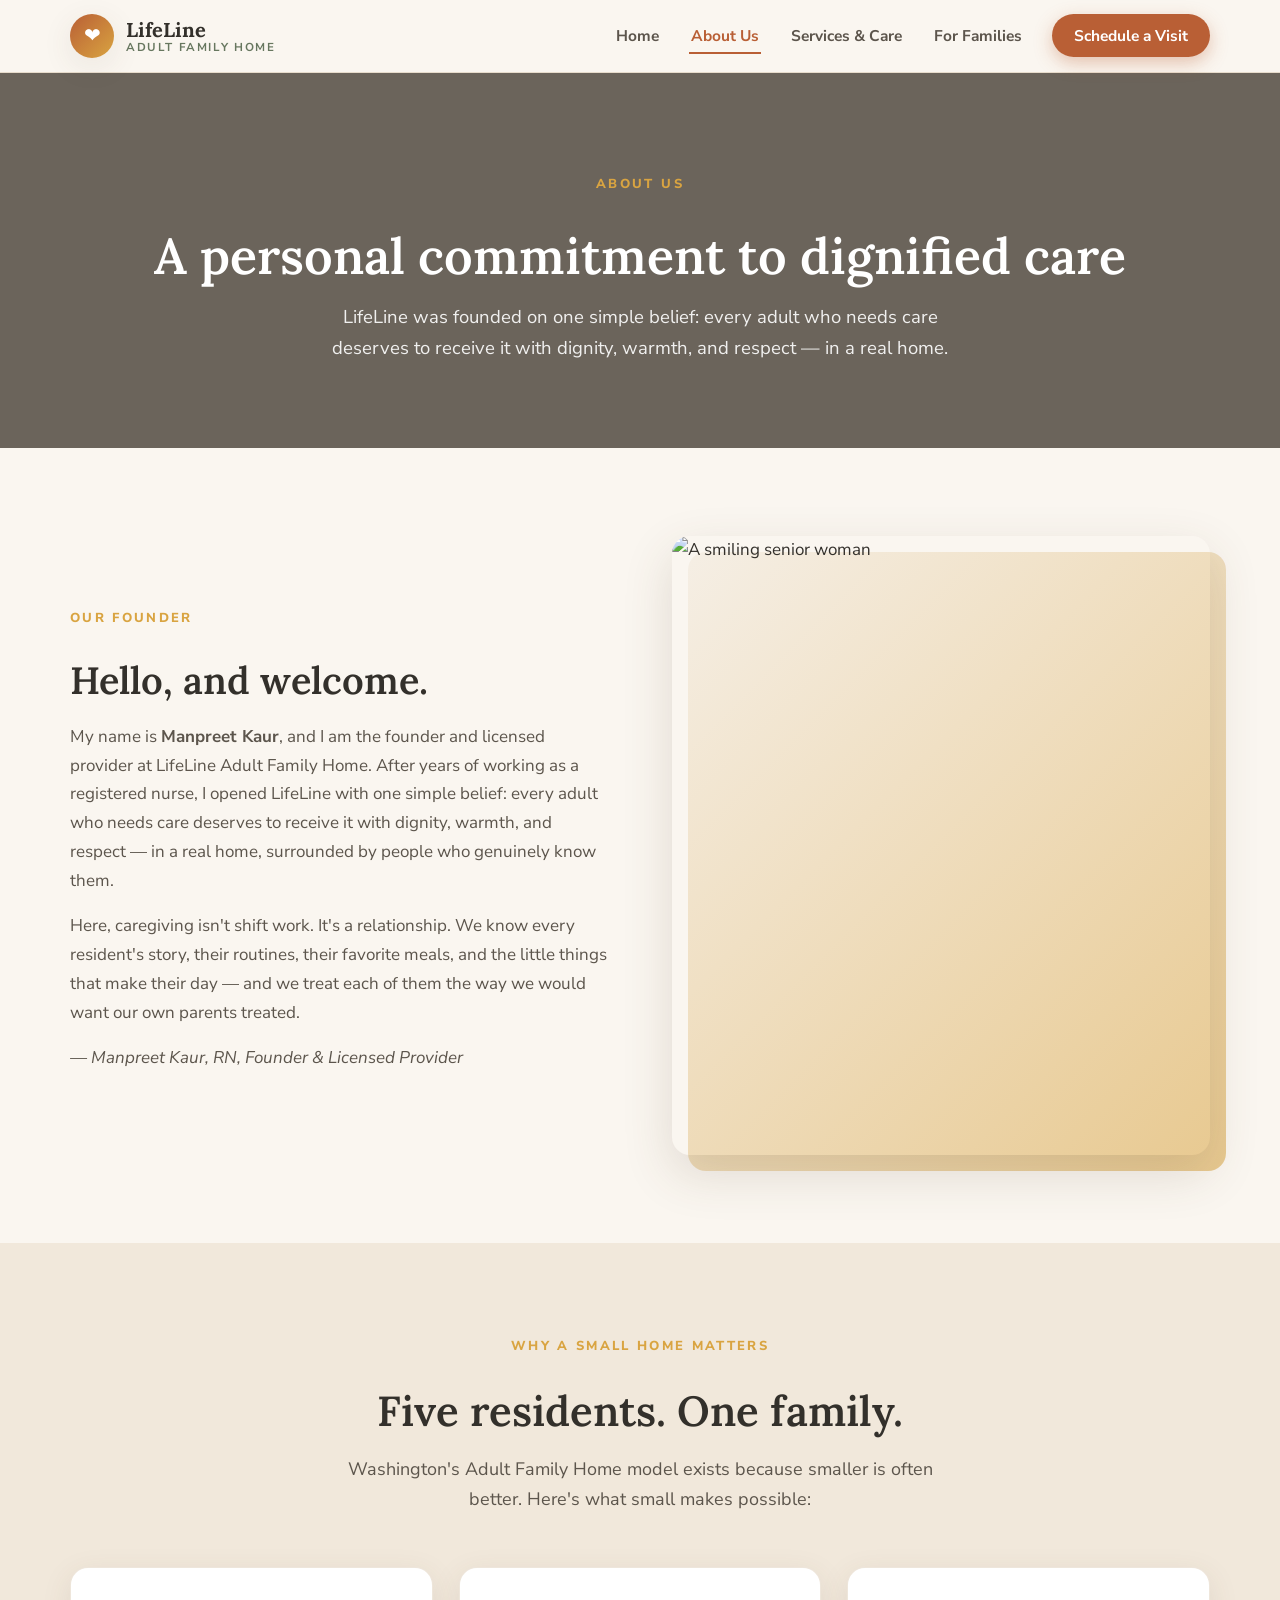
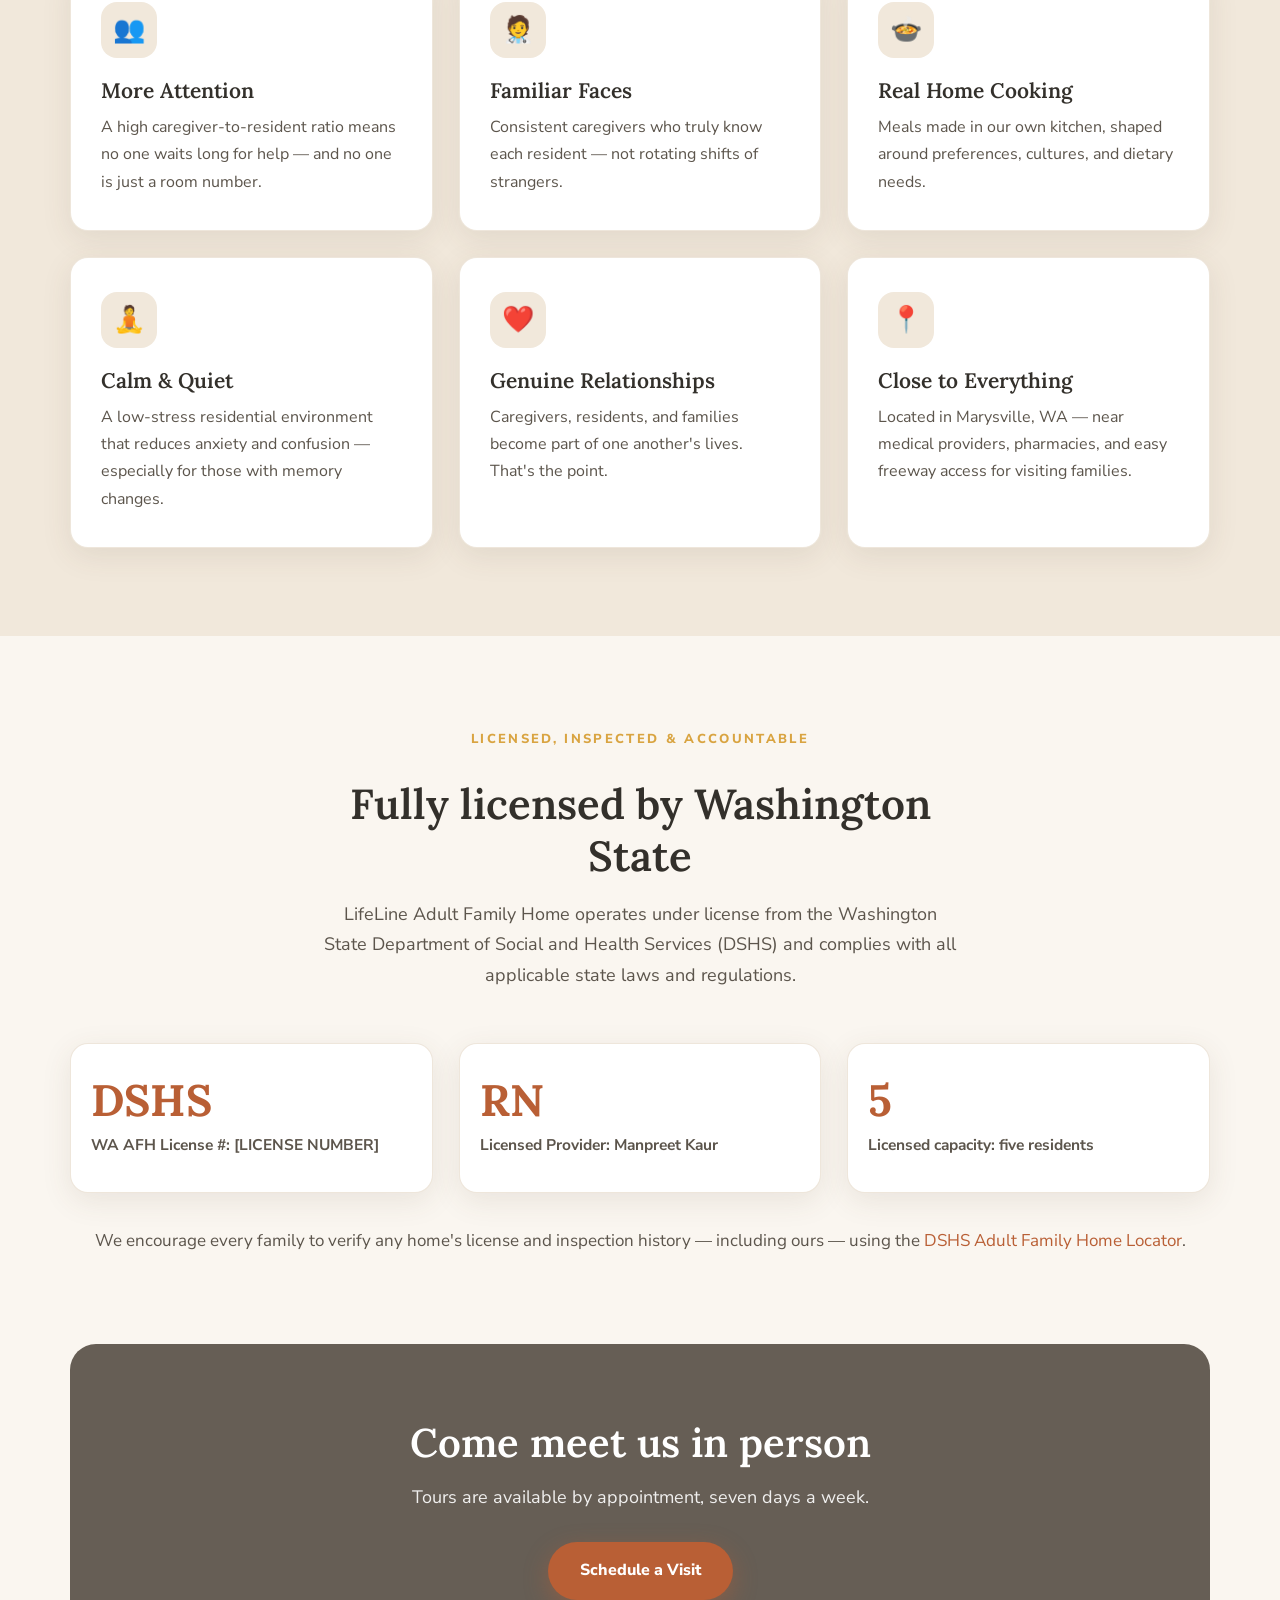
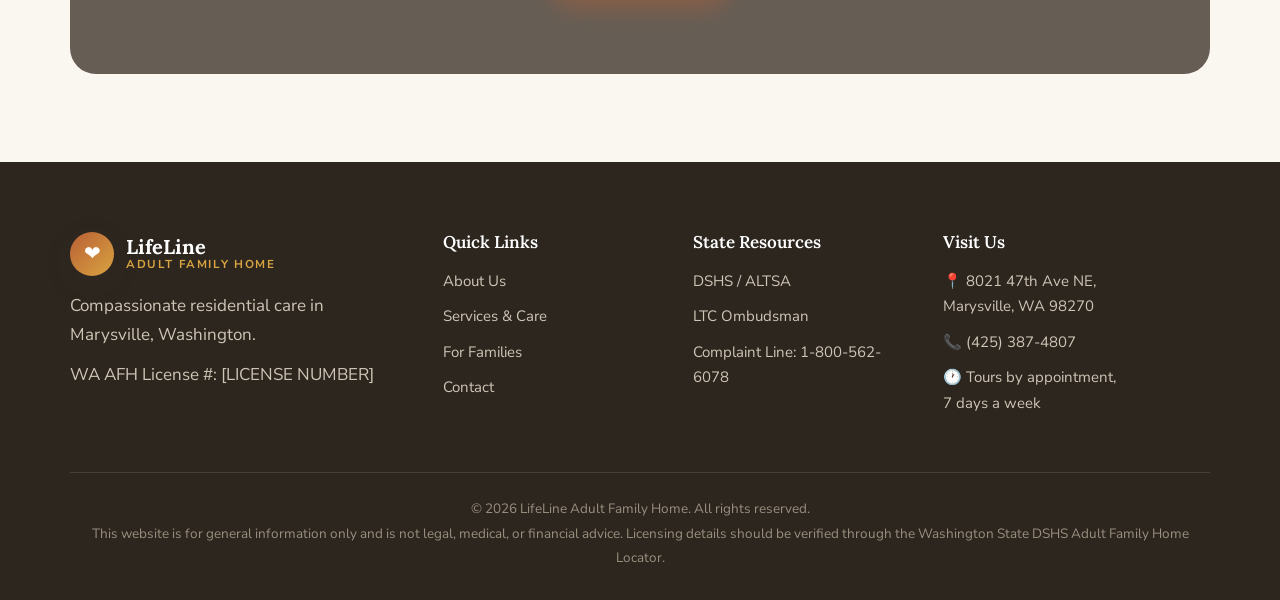
==== about.html @ d848ca85 "Redesign: multi-page site with warm UI, stock imagery, map embed, working contact form" ====
<!DOCTYPE html>
<html lang="en">
<head>
  <meta charset="UTF-8" />
  <meta name="viewport" content="width=device-width, initial-scale=1.0" />
  <meta name="description" content="Meet Manpreet Kaur, founder and licensed provider of LifeLine Adult Family Home in Marysville, WA — a registered nurse committed to dignified, personal care." />
  <title>About Us | LifeLine Adult Family Home</title>
  <link rel="preconnect" href="https://fonts.googleapis.com" />
  <link rel="preconnect" href="https://fonts.gstatic.com" crossorigin />
  <link href="https://fonts.googleapis.com/css2?family=Lora:ital,wght@0,500;0,600;0,700;1,600&family=Nunito+Sans:wght@400;700;800&display=swap" rel="stylesheet" />
  <link rel="stylesheet" href="styles.css" />
  <link rel="icon" href="data:image/svg+xml,<svg xmlns='http://www.w3.org/2000/svg' viewBox='0 0 100 100'><text y='.9em' font-size='90'>❤️</text></svg>" />
</head>
<body>

  <header class="site-header">
    <nav class="nav container" aria-label="Main navigation">
      <a href="index.html" class="brand">
        <span class="brand-mark" aria-hidden="true">❤</span>
        <span class="brand-text">LifeLine <small>Adult Family Home</small></span>
      </a>
      <button class="nav-toggle" id="navToggle" aria-label="Toggle menu" aria-expanded="false" aria-controls="navMenu">
        <span></span><span></span><span></span>
      </button>
      <ul class="nav-menu" id="navMenu">
        <li><a href="index.html">Home</a></li>
        <li><a href="about.html" class="active">About Us</a></li>
        <li><a href="services.html">Services &amp; Care</a></li>
        <li><a href="families.html">For Families</a></li>
        <li><a href="contact.html" class="nav-cta">Schedule a Visit</a></li>
      </ul>
    </nav>
  </header>

  <main>

    <section class="page-hero" style="--page-img: url('https://images.unsplash.com/photo-1593701805506-523fb08488d7?auto=format&fit=crop&w=1800&q=80');">
      <div class="container">
        <span class="eyebrow">About Us</span>
        <h1>A personal commitment to dignified care</h1>
        <p>LifeLine was founded on one simple belief: every adult who needs care deserves to receive it with dignity, warmth, and respect — in a real home.</p>
      </div>
    </section>

    <section class="section">
      <div class="container split">
        <div class="text reveal">
          <span class="eyebrow">Our Founder</span>
          <h2>Hello, and welcome.</h2>
          <p>
            My name is <strong>Manpreet Kaur</strong>, and I am the founder and
            licensed provider at LifeLine Adult Family Home. After years of working
            as a registered nurse, I opened LifeLine with one simple belief: every
            adult who needs care deserves to receive it with dignity, warmth, and
            respect — in a real home, surrounded by people who genuinely know them.
          </p>
          <p>
            Here, caregiving isn't shift work. It's a relationship. We know every
            resident's story, their routines, their favorite meals, and the little
            things that make their day — and we treat each of them the way we would
            want our own parents treated.
          </p>
          <p>
            <em>— Manpreet Kaur, RN, Founder &amp; Licensed Provider</em>
          </p>
        </div>
        <div class="imgwrap reveal">
          <div class="img-accent"></div>
          <img src="https://images.unsplash.com/photo-1566616213894-2d4e1baee5d8?auto=format&fit=crop&w=900&q=80" alt="A smiling senior woman" />
        </div>
      </div>
    </section>

    <section class="section tint">
      <div class="container">
        <div class="section-head center reveal">
          <span class="eyebrow">Why a Small Home Matters</span>
          <h2>Five residents. One family.</h2>
          <p>Washington's Adult Family Home model exists because smaller is often better. Here's what small makes possible:</p>
        </div>
        <div class="grid cols-3">
          <div class="card reveal">
            <div class="icon">👥</div>
            <h3>More Attention</h3>
            <p>A high caregiver-to-resident ratio means no one waits long for help — and no one is just a room number.</p>
          </div>
          <div class="card reveal">
            <div class="icon">🧑‍⚕️</div>
            <h3>Familiar Faces</h3>
            <p>Consistent caregivers who truly know each resident — not rotating shifts of strangers.</p>
          </div>
          <div class="card reveal">
            <div class="icon">🍲</div>
            <h3>Real Home Cooking</h3>
            <p>Meals made in our own kitchen, shaped around preferences, cultures, and dietary needs.</p>
          </div>
          <div class="card reveal">
            <div class="icon">🧘</div>
            <h3>Calm &amp; Quiet</h3>
            <p>A low-stress residential environment that reduces anxiety and confusion — especially for those with memory changes.</p>
          </div>
          <div class="card reveal">
            <div class="icon">❤️</div>
            <h3>Genuine Relationships</h3>
            <p>Caregivers, residents, and families become part of one another's lives. That's the point.</p>
          </div>
          <div class="card reveal">
            <div class="icon">📍</div>
            <h3>Close to Everything</h3>
            <p>Located in Marysville, WA — near medical providers, pharmacies, and easy freeway access for visiting families.</p>
          </div>
        </div>
      </div>
    </section>

    <section class="section">
      <div class="container">
        <div class="section-head center reveal">
          <span class="eyebrow">Licensed, Inspected &amp; Accountable</span>
          <h2>Fully licensed by Washington State</h2>
          <p>
            LifeLine Adult Family Home operates under license from the Washington State
            Department of Social and Health Services (DSHS) and complies with all
            applicable state laws and regulations.
          </p>
        </div>
        <div class="grid cols-3">
          <div class="stat reveal">
            <div class="num">DSHS</div>
            <div class="label">WA AFH License #: [LICENSE NUMBER]</div>
          </div>
          <div class="stat reveal">
            <div class="num">RN</div>
            <div class="label">Licensed Provider: Manpreet Kaur</div>
          </div>
          <div class="stat reveal">
            <div class="num">5</div>
            <div class="label">Licensed capacity: five residents</div>
          </div>
        </div>
        <p style="text-align:center; margin-top:34px; color:var(--ink-soft);" class="reveal">
          We encourage every family to verify any home's license and inspection history — including ours — using the
          <a href="https://www.dshs.wa.gov/altsa/residential-care-services/adult-family-home-locator" target="_blank" rel="noopener">DSHS Adult Family Home Locator</a>.
        </p>
      </div>
    </section>

    <section class="section" style="padding-top:0;">
      <div class="container">
        <div class="cta-banner reveal" style="--cta-img: url('https://images.unsplash.com/photo-1604882234072-d5741489e0c0?auto=format&fit=crop&w=1600&q=80');">
          <h2>Come meet us in person</h2>
          <p>Tours are available by appointment, seven days a week.</p>
          <a class="btn btn-primary" href="contact.html">Schedule a Visit</a>
        </div>
      </div>
    </section>

  </main>

  <footer class="site-footer">
    <div class="container">
      <div class="footer-grid">
        <div>
          <div class="footer-brand">
            <span class="brand-mark" aria-hidden="true">❤</span>
            <span class="brand-text">LifeLine <small>Adult Family Home</small></span>
          </div>
          <p>Compassionate residential care in Marysville, Washington.</p>
          <p style="margin-top:12px;">WA AFH License #: [LICENSE NUMBER]</p>
        </div>
        <div>
          <h4>Quick Links</h4>
          <ul>
            <li><a href="about.html">About Us</a></li>
            <li><a href="services.html">Services &amp; Care</a></li>
            <li><a href="families.html">For Families</a></li>
            <li><a href="contact.html">Contact</a></li>
          </ul>
        </div>
        <div>
          <h4>State Resources</h4>
          <ul>
            <li><a href="https://www.dshs.wa.gov/altsa" target="_blank" rel="noopener">DSHS / ALTSA</a></li>
            <li><a href="https://www.waombudsman.org/" target="_blank" rel="noopener">LTC Ombudsman</a></li>
            <li>Complaint Line: 1-800-562-6078</li>
          </ul>
        </div>
        <div>
          <h4>Visit Us</h4>
          <ul>
            <li>📍 8021 47th Ave NE,<br />Marysville, WA 98270</li>
            <li>📞 <a href="tel:+14253874807">(425) 387-4807</a></li>
            <li>🕐 Tours by appointment,<br />7 days a week</li>
          </ul>
        </div>
      </div>
      <div class="fineprint">
        © <span class="year"></span> LifeLine Adult Family Home. All rights reserved.<br />
        This website is for general information only and is not legal, medical, or financial advice.
        Licensing details should be verified through the Washington State DSHS Adult Family Home Locator.
      </div>
    </div>
  </footer>

  <script src="script.js"></script>
</body>
</html>
---- styles.css ----
/* ============================================================
   LifeLine Adult Family Home — Global Styles
   Warm & homey design system
   ============================================================ */

:root {
  --cream: #FAF6F0;
  --sand: #F1E8DB;
  --card: #FFFFFF;
  --ink: #33302B;
  --ink-soft: #5C554C;
  --terracotta: #B95F35;
  --terracotta-dark: #9C4E2A;
  --sage: #67775F;
  --sage-dark: #52604B;
  --gold: #D9A441;
  --line: #E7DCCC;
  --radius: 18px;
  --shadow: 0 8px 30px rgba(90, 70, 45, 0.10);
  --shadow-lg: 0 18px 50px rgba(90, 70, 45, 0.16);
  --font-head: "Lora", Georgia, serif;
  --font-body: "Nunito Sans", -apple-system, Segoe UI, sans-serif;
}

* { margin: 0; padding: 0; box-sizing: border-box; }
html { scroll-behavior: smooth; }

body {
  font-family: var(--font-body);
  color: var(--ink);
  background: var(--cream);
  line-height: 1.7;
  font-size: 17px;
}

img { max-width: 100%; display: block; }

.container { width: min(1140px, 92%); margin: 0 auto; }

h1, h2, h3, h4 { font-family: var(--font-head); font-weight: 600; line-height: 1.25; color: var(--ink); }

a { color: var(--terracotta); text-decoration: none; }
a:hover { color: var(--terracotta-dark); }

/* ---------- Header ---------- */
.site-header {
  position: sticky; top: 0; z-index: 100;
  background: rgba(250, 246, 240, 0.92);
  backdrop-filter: blur(10px);
  border-bottom: 1px solid var(--line);
}

.nav { display: flex; align-items: center; justify-content: space-between; padding: 14px 0; }

.brand { display: flex; align-items: center; gap: 12px; }
.brand-mark {
  width: 44px; height: 44px; border-radius: 50%;
  background: linear-gradient(135deg, var(--terracotta), var(--gold));
  display: grid; place-items: center;
  color: #fff; font-size: 20px;
  box-shadow: var(--shadow);
}
.brand-text { font-family: var(--font-head); font-size: 20px; font-weight: 700; color: var(--ink); line-height: 1.1; }
.brand-text small { display: block; font-family: var(--font-body); font-size: 11.5px; font-weight: 700; letter-spacing: 0.14em; text-transform: uppercase; color: var(--sage); }

.nav-menu { display: flex; align-items: center; gap: 28px; list-style: none; }
.nav-menu a { color: var(--ink-soft); font-weight: 700; font-size: 15.5px; padding: 6px 2px; border-bottom: 2px solid transparent; }
.nav-menu a:hover { color: var(--terracotta); }
.nav-menu a.active { color: var(--terracotta); border-bottom-color: var(--terracotta); }

.nav-cta {
  background: var(--terracotta); color: #fff !important;
  padding: 11px 22px !important; border-radius: 999px;
  border-bottom: none !important;
  box-shadow: 0 6px 18px rgba(185, 95, 53, 0.35);
  transition: transform .15s ease, background .15s ease;
}
.nav-cta:hover { background: var(--terracotta-dark); transform: translateY(-1px); }

.nav-toggle { display: none; background: none; border: 0; cursor: pointer; padding: 8px; }
.nav-toggle span { display: block; width: 26px; height: 3px; margin: 5px 0; background: var(--ink); border-radius: 2px; transition: .25s; }

/* ---------- Hero ---------- */
.hero {
  position: relative;
  min-height: 620px;
  display: flex; align-items: center;
  color: #fff;
  isolation: isolate;
  overflow: hidden;
}
.hero::before {
  content: ""; position: absolute; inset: 0; z-index: -2;
  background-image: var(--hero-img);
  background-size: cover; background-position: center;
}
.hero::after {
  content: ""; position: absolute; inset: 0; z-index: -1;
  background: linear-gradient(100deg, rgba(38, 30, 22, 0.82) 0%, rgba(38, 30, 22, 0.55) 45%, rgba(38, 30, 22, 0.18) 100%);
}
.hero-inner { padding: 90px 0; max-width: 640px; }
.eyebrow {
  display: inline-block;
  font-size: 13px; font-weight: 800; letter-spacing: 0.18em; text-transform: uppercase;
  color: var(--gold); margin-bottom: 18px;
}
.hero h1 { color: #fff; font-size: clamp(38px, 5.4vw, 58px); margin-bottom: 22px; }
.hero h1 em { font-style: italic; color: var(--gold); }
.hero p.lead { font-size: 19px; color: rgba(255,255,255,0.92); margin-bottom: 34px; max-width: 560px; }

.btn-row { display: flex; flex-wrap: wrap; gap: 16px; }
.btn {
  display: inline-block; font-weight: 800; font-size: 16px;
  padding: 15px 32px; border-radius: 999px;
  transition: transform .15s ease, background .15s ease, box-shadow .15s ease;
}
.btn-primary { background: var(--terracotta); color: #fff; box-shadow: 0 8px 24px rgba(185, 95, 53, 0.45); }
.btn-primary:hover { background: var(--terracotta-dark); color: #fff; transform: translateY(-2px); }
.btn-ghost { background: rgba(255,255,255,0.14); color: #fff; border: 1.5px solid rgba(255,255,255,0.65); backdrop-filter: blur(4px); }
.btn-ghost:hover { background: rgba(255,255,255,0.25); color: #fff; }
.btn-sage { background: var(--sage); color: #fff; box-shadow: 0 8px 24px rgba(103, 119, 95, 0.4); }
.btn-sage:hover { background: var(--sage-dark); color: #fff; transform: translateY(-2px); }

.hero-badges { display: flex; flex-wrap: wrap; gap: 12px; margin-top: 44px; }
.hero-badges span {
  background: rgba(255,255,255,0.13); border: 1px solid rgba(255,255,255,0.35);
  backdrop-filter: blur(6px);
  padding: 9px 18px; border-radius: 999px; font-size: 14.5px; font-weight: 700;
}

/* ---------- Sections ---------- */
.section { padding: 88px 0; }
.section.tint { background: var(--sand); }
.section-head { max-width: 640px; margin-bottom: 52px; }
.section-head.center { margin-left: auto; margin-right: auto; text-align: center; }
.section-head h2 { font-size: clamp(30px, 3.6vw, 42px); margin: 10px 0 16px; }
.section-head p { color: var(--ink-soft); font-size: 18px; }

/* ---------- Split (image + text) ---------- */
.split { display: grid; grid-template-columns: 1fr 1fr; gap: 64px; align-items: center; }
.split .text h2 { font-size: clamp(28px, 3.2vw, 38px); margin: 10px 0 18px; }
.split .text p { color: var(--ink-soft); margin-bottom: 16px; }
.split .imgwrap { position: relative; }
.split .imgwrap img {
  border-radius: var(--radius); box-shadow: var(--shadow-lg);
  aspect-ratio: 4 / 4.6; object-fit: cover; width: 100%;
}
.split .imgwrap.landscape img { aspect-ratio: 4 / 3; }
.img-accent {
  position: absolute; inset: 0; border-radius: var(--radius);
  transform: translate(16px, 16px); z-index: -1;
  background: linear-gradient(135deg, var(--sand), var(--gold));
  opacity: 0.55;
}

.checklist { list-style: none; margin-top: 8px; }
.checklist li { padding-left: 34px; position: relative; margin-bottom: 12px; color: var(--ink-soft); }
.checklist li::before {
  content: "✓"; position: absolute; left: 0; top: 0;
  width: 24px; height: 24px; border-radius: 50%;
  background: var(--sage); color: #fff; font-size: 13px; font-weight: 800;
  display: grid; place-items: center;
}

/* ---------- Cards ---------- */
.grid { display: grid; gap: 26px; }
.grid.cols-3 { grid-template-columns: repeat(3, 1fr); }
.grid.cols-4 { grid-template-columns: repeat(4, 1fr); }
.grid.cols-2 { grid-template-columns: repeat(2, 1fr); }

.card {
  background: var(--card); border-radius: var(--radius);
  padding: 34px 30px; box-shadow: var(--shadow);
  border: 1px solid rgba(231, 220, 204, 0.7);
  transition: transform .2s ease, box-shadow .2s ease;
}
.card:hover { transform: translateY(-5px); box-shadow: var(--shadow-lg); }
.card .icon {
  width: 56px; height: 56px; border-radius: 16px;
  background: var(--sand); display: grid; place-items: center;
  font-size: 26px; margin-bottom: 20px;
}
.card h3 { font-size: 21px; margin-bottom: 10px; }
.card p { color: var(--ink-soft); font-size: 16px; }

.photo-card {
  background: var(--card); border-radius: var(--radius); overflow: hidden;
  box-shadow: var(--shadow); border: 1px solid rgba(231, 220, 204, 0.7);
  transition: transform .2s ease, box-shadow .2s ease;
}
.photo-card:hover { transform: translateY(-5px); box-shadow: var(--shadow-lg); }
.photo-card img { height: 210px; width: 100%; object-fit: cover; }
.photo-card .body { padding: 24px 24px 28px; }
.photo-card h3 { font-size: 20px; margin-bottom: 8px; }
.photo-card p { color: var(--ink-soft); font-size: 15.5px; }

/* ---------- Stats strip ---------- */
.stats { display: grid; grid-template-columns: repeat(3, 1fr); gap: 26px; text-align: center; }
.stat { background: var(--card); border-radius: var(--radius); padding: 34px 20px; box-shadow: var(--shadow); border: 1px solid rgba(231,220,204,.7); }
.stat .num { font-family: var(--font-head); font-size: 44px; font-weight: 700; color: var(--terracotta); line-height: 1; }
.stat .label { margin-top: 10px; font-weight: 700; color: var(--ink-soft); font-size: 15.5px; }

/* ---------- CTA banner ---------- */
.cta-banner {
  position: relative; border-radius: 26px; overflow: hidden;
  color: #fff; padding: 74px 8%; text-align: center; isolation: isolate;
}
.cta-banner::before {
  content: ""; position: absolute; inset: 0; z-index: -2;
  background-image: var(--cta-img); background-size: cover; background-position: center;
}
.cta-banner::after { content: ""; position: absolute; inset: 0; z-index: -1; background: rgba(46, 36, 26, 0.72); }
.cta-banner h2 { color: #fff; font-size: clamp(28px, 3.6vw, 40px); margin-bottom: 14px; }
.cta-banner p { color: rgba(255,255,255,0.9); max-width: 560px; margin: 0 auto 30px; font-size: 18px; }

/* ---------- FAQ ---------- */
.faq { max-width: 820px; margin: 0 auto; }
.faq details {
  background: var(--card); border-radius: 16px; margin-bottom: 14px;
  border: 1px solid var(--line); box-shadow: var(--shadow);
  overflow: hidden;
}
.faq summary {
  cursor: pointer; list-style: none;
  padding: 22px 58px 22px 26px; position: relative;
  font-family: var(--font-head); font-size: 18.5px; font-weight: 600;
}
.faq summary::-webkit-details-marker { display: none; }
.faq summary::after {
  content: "+"; position: absolute; right: 22px; top: 50%; transform: translateY(-50%);
  width: 30px; height: 30px; border-radius: 50%;
  background: var(--sand); color: var(--terracotta);
  display: grid; place-items: center; font-size: 20px; font-weight: 700;
  transition: transform .2s ease;
}
.faq details[open] summary::after { content: "–"; transform: translateY(-50%); background: var(--terracotta); color: #fff; }
.faq .answer { padding: 0 26px 24px; color: var(--ink-soft); }
.faq .answer a { font-weight: 700; }

/* ---------- Lists / resources ---------- */
.resource-list { list-style: none; }
.resource-list li { padding: 14px 0; border-bottom: 1px solid var(--line); color: var(--ink-soft); }
.resource-list li strong { color: var(--ink); }

/* ---------- Contact ---------- */
.contact-grid { display: grid; grid-template-columns: 1fr 1.15fr; gap: 50px; align-items: start; }

.info-card { background: var(--card); border-radius: var(--radius); padding: 36px; box-shadow: var(--shadow); border: 1px solid rgba(231,220,204,.7); }
.info-card h3 { font-size: 24px; margin-bottom: 20px; }
.info-list { list-style: none; }
.info-list li { display: flex; gap: 14px; align-items: flex-start; padding: 12px 0; border-bottom: 1px solid var(--line); }
.info-list li:last-child { border-bottom: none; }
.info-list .ic { font-size: 20px; line-height: 1.5; }
.info-list a { font-weight: 700; }

.form-card { background: var(--card); border-radius: var(--radius); padding: 36px; box-shadow: var(--shadow); border: 1px solid rgba(231,220,204,.7); }
.form-card h3 { font-size: 24px; margin-bottom: 6px; }
.form-card .sub { color: var(--ink-soft); font-size: 15.5px; margin-bottom: 22px; }
.field { margin-bottom: 18px; }
.field label { display: block; font-weight: 800; font-size: 14.5px; margin-bottom: 7px; }
.field input, .field textarea, .field select {
  width: 100%; padding: 13px 16px;
  border: 1.5px solid var(--line); border-radius: 12px;
  font-family: var(--font-body); font-size: 16px; color: var(--ink);
  background: var(--cream);
  transition: border-color .15s ease, box-shadow .15s ease;
}
.field input:focus, .field textarea:focus, .field select:focus {
  outline: none; border-color: var(--terracotta);
  box-shadow: 0 0 0 4px rgba(185, 95, 53, 0.12);
}
.field-row { display: grid; grid-template-columns: 1fr 1fr; gap: 16px; }
.form-note { font-size: 13.5px; color: var(--ink-soft); margin-top: 14px; }

.form-success {
  display: none;
  background: #EDF4EA; border: 1.5px solid var(--sage);
  color: var(--sage-dark); font-weight: 700;
  border-radius: 12px; padding: 16px 18px; margin-bottom: 20px;
}
.form-success.show { display: block; }

.map-wrap { border-radius: var(--radius); overflow: hidden; box-shadow: var(--shadow); border: 1px solid rgba(231,220,204,.7); margin-top: 50px; }
.map-wrap iframe { display: block; width: 100%; height: 380px; border: 0; }

/* ---------- Page hero (inner pages) ---------- */
.page-hero {
  position: relative; color: #fff; isolation: isolate; overflow: hidden;
  padding: 96px 0 84px; text-align: center;
}
.page-hero::before {
  content: ""; position: absolute; inset: 0; z-index: -2;
  background-image: var(--page-img); background-size: cover; background-position: center;
}
.page-hero::after { content: ""; position: absolute; inset: 0; z-index: -1; background: rgba(40, 31, 22, 0.68); }
.page-hero h1 { color: #fff; font-size: clamp(34px, 4.6vw, 50px); margin: 12px 0 14px; }
.page-hero p { color: rgba(255,255,255,0.9); max-width: 620px; margin: 0 auto; font-size: 18.5px; }

/* ---------- Footer ---------- */
.site-footer { background: #2C261F; color: #CFC5B6; padding: 70px 0 30px; margin-top: 0; }
.footer-grid { display: grid; grid-template-columns: 1.6fr 1fr 1fr 1.3fr; gap: 44px; margin-bottom: 46px; }
.site-footer h4 { color: #fff; font-size: 17px; margin-bottom: 16px; }
.site-footer ul { list-style: none; }
.site-footer li { margin-bottom: 10px; font-size: 15px; }
.site-footer a { color: #CFC5B6; }
.site-footer a:hover { color: var(--gold); }
.footer-brand { display: flex; align-items: center; gap: 12px; margin-bottom: 16px; }
.footer-brand .brand-text { color: #fff; }
.footer-brand .brand-text small { color: var(--gold); }
.site-footer .fineprint {
  border-top: 1px solid rgba(255,255,255,0.12); padding-top: 24px;
  font-size: 13.5px; color: #9A8F7F; text-align: center; line-height: 1.8;
}

/* ---------- Reveal animation ---------- */
.reveal { opacity: 0; transform: translateY(24px); transition: opacity .6s ease, transform .6s ease; }
.reveal.visible { opacity: 1; transform: none; }
@media (prefers-reduced-motion: reduce) {
  .reveal { opacity: 1; transform: none; transition: none; }
  html { scroll-behavior: auto; }
}

/* ---------- Responsive ---------- */
@media (max-width: 960px) {
  .grid.cols-4 { grid-template-columns: repeat(2, 1fr); }
  .grid.cols-3 { grid-template-columns: repeat(2, 1fr); }
  .split { grid-template-columns: 1fr; gap: 40px; }
  .contact-grid { grid-template-columns: 1fr; }
  .footer-grid { grid-template-columns: 1fr 1fr; }
}

@media (max-width: 700px) {
  .nav-toggle { display: block; }
  .nav-menu {
    position: absolute; top: 100%; left: 0; right: 0;
    flex-direction: column; align-items: flex-start; gap: 0;
    background: var(--cream); border-bottom: 1px solid var(--line);
    padding: 10px 4%; display: none;
  }
  .nav-menu.open { display: flex; }
  .nav-menu li { width: 100%; }
  .nav-menu a { display: block; padding: 14px 4px; font-size: 17px; }
  .nav-cta { margin: 10px 0 16px; text-align: center; }
  .grid.cols-3, .grid.cols-4, .grid.cols-2 { grid-template-columns: 1fr; }
  .stats { grid-template-columns: 1fr; }
  .field-row { grid-template-columns: 1fr; }
  .footer-grid { grid-template-columns: 1fr; }
  .hero { min-height: 540px; }
  .section { padding: 64px 0; }
}
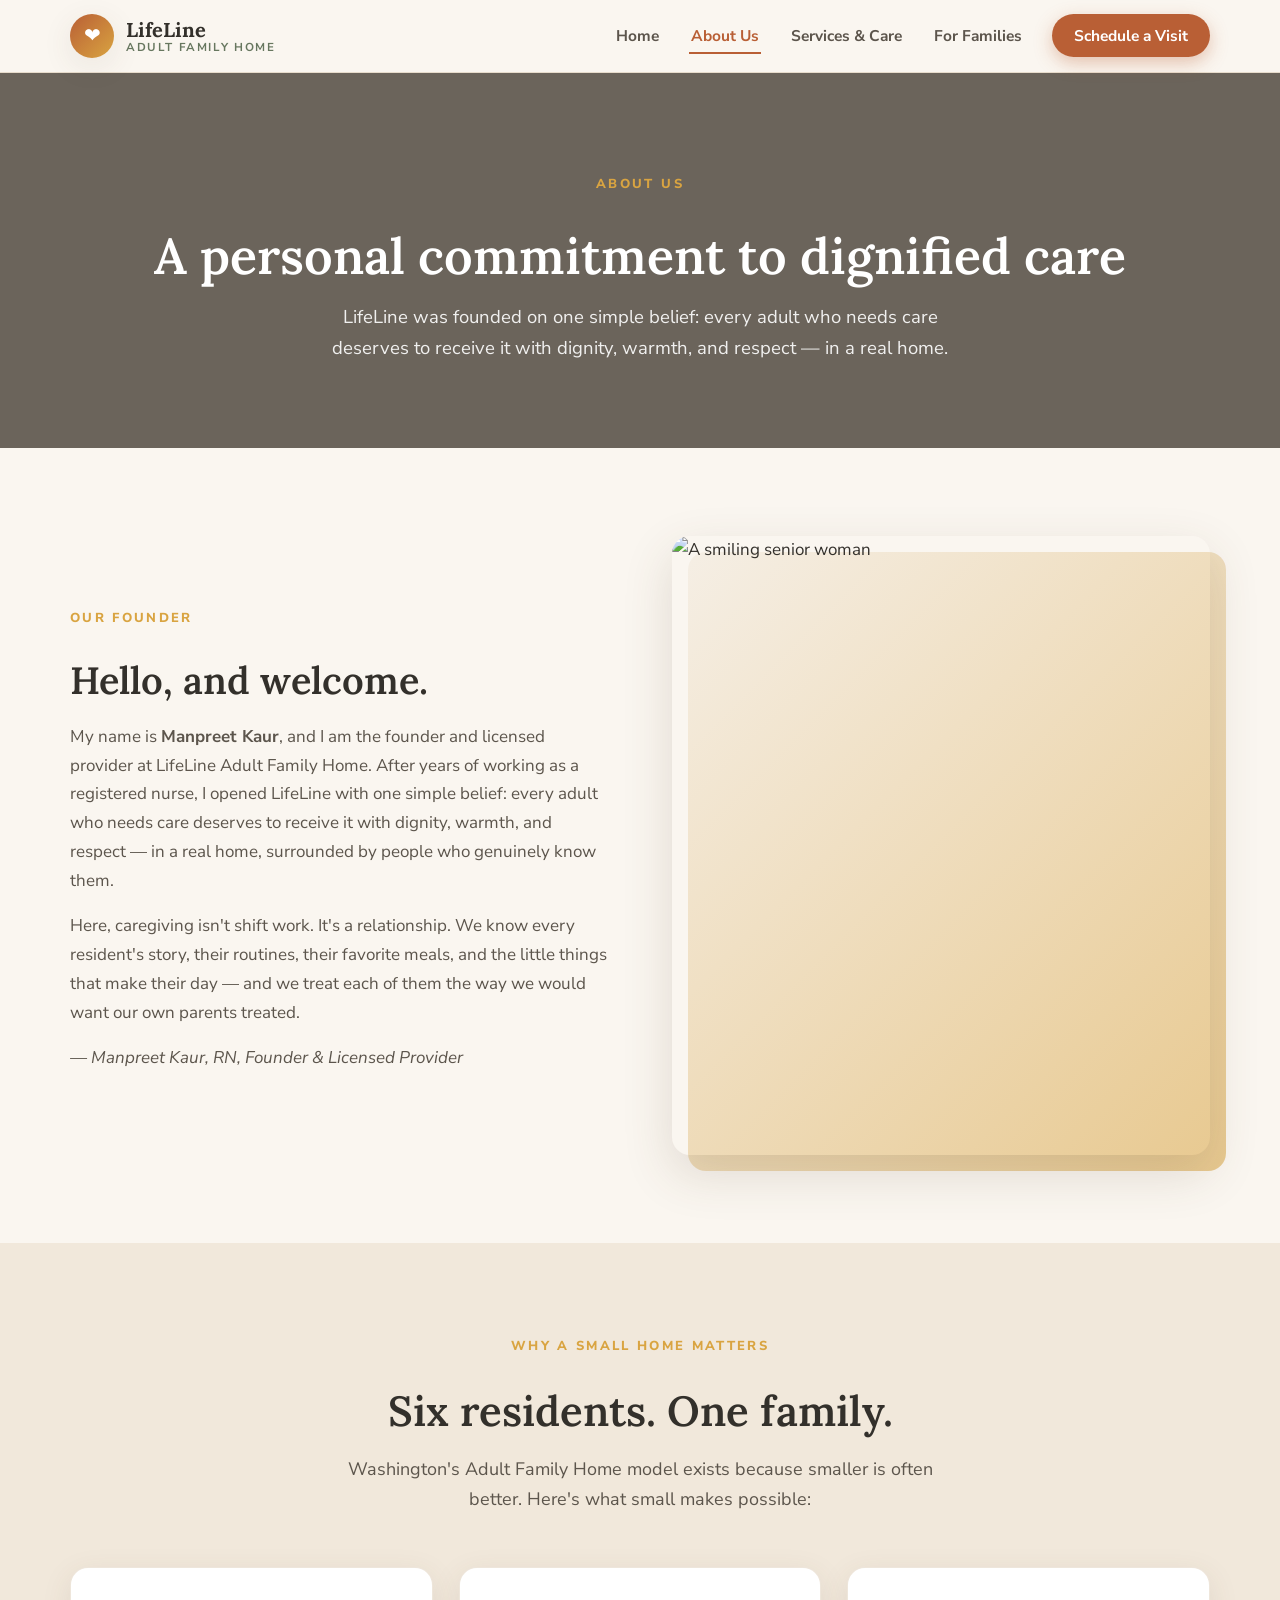
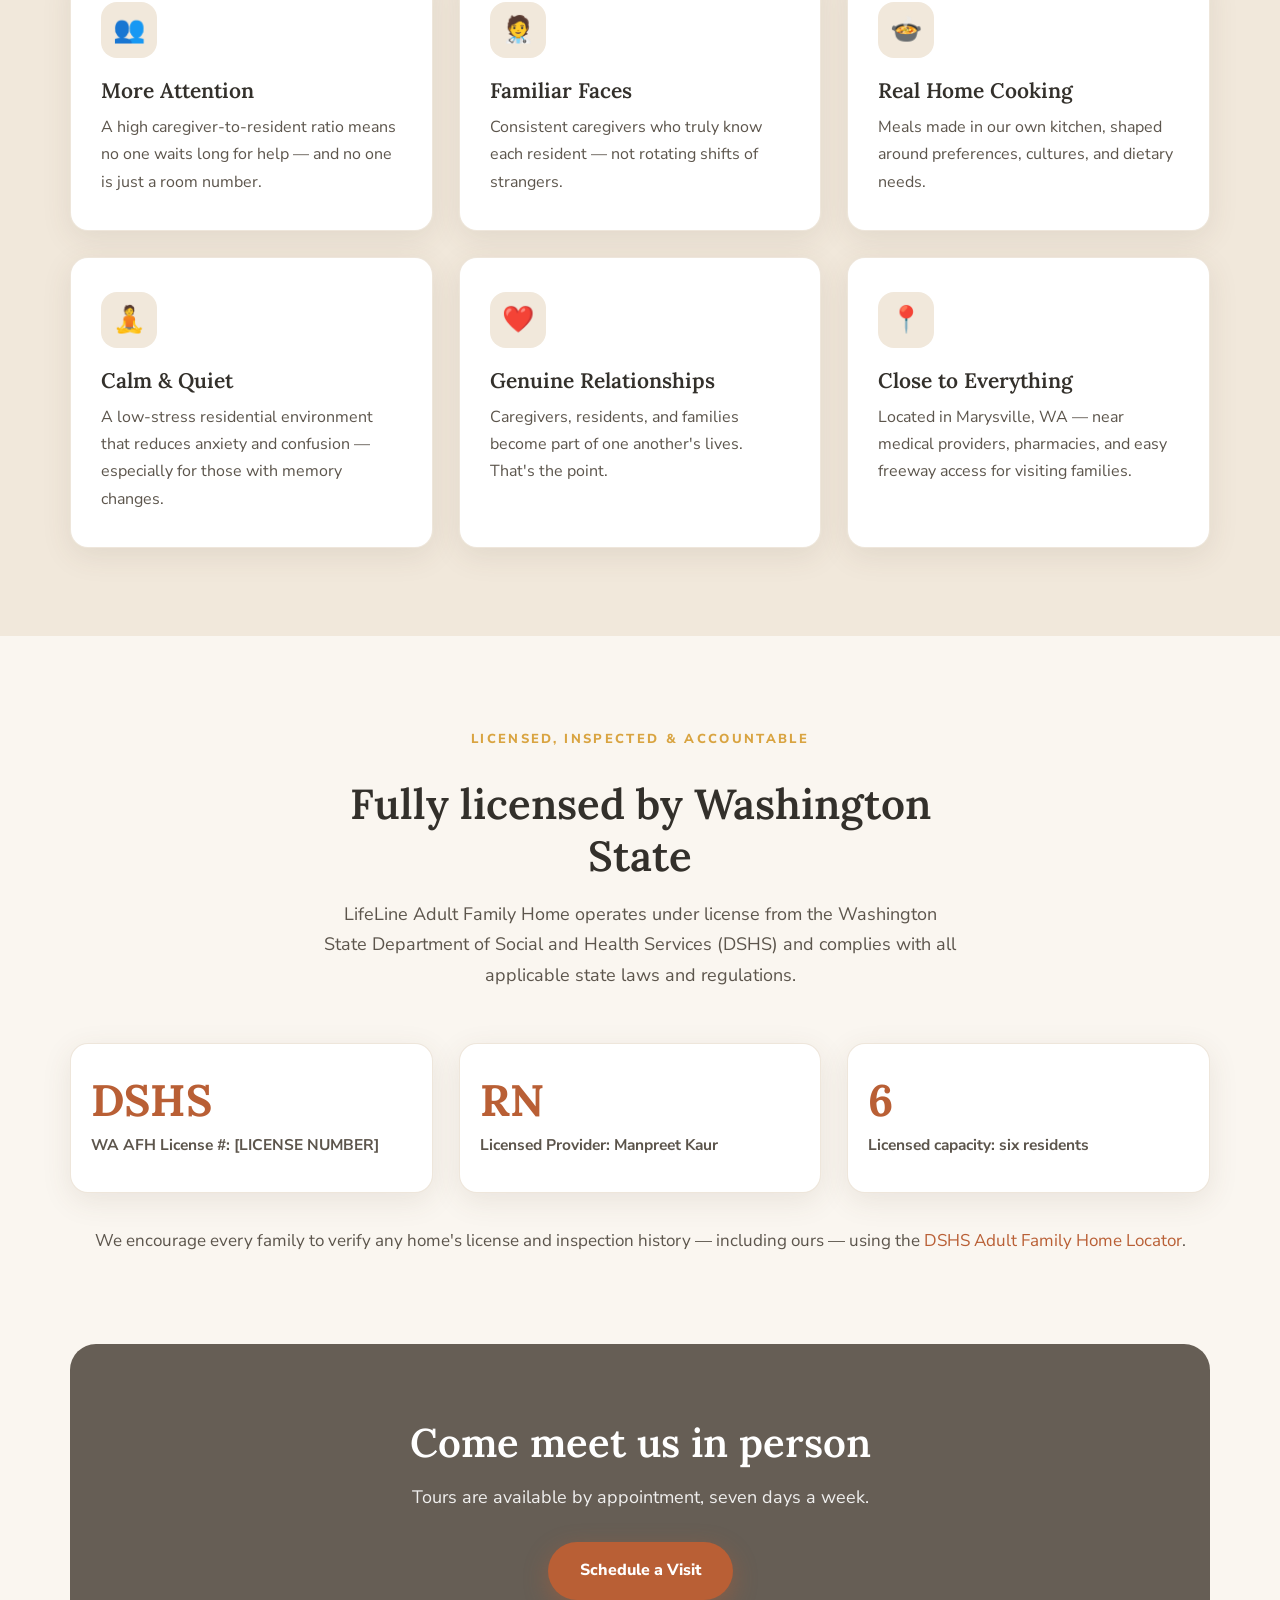
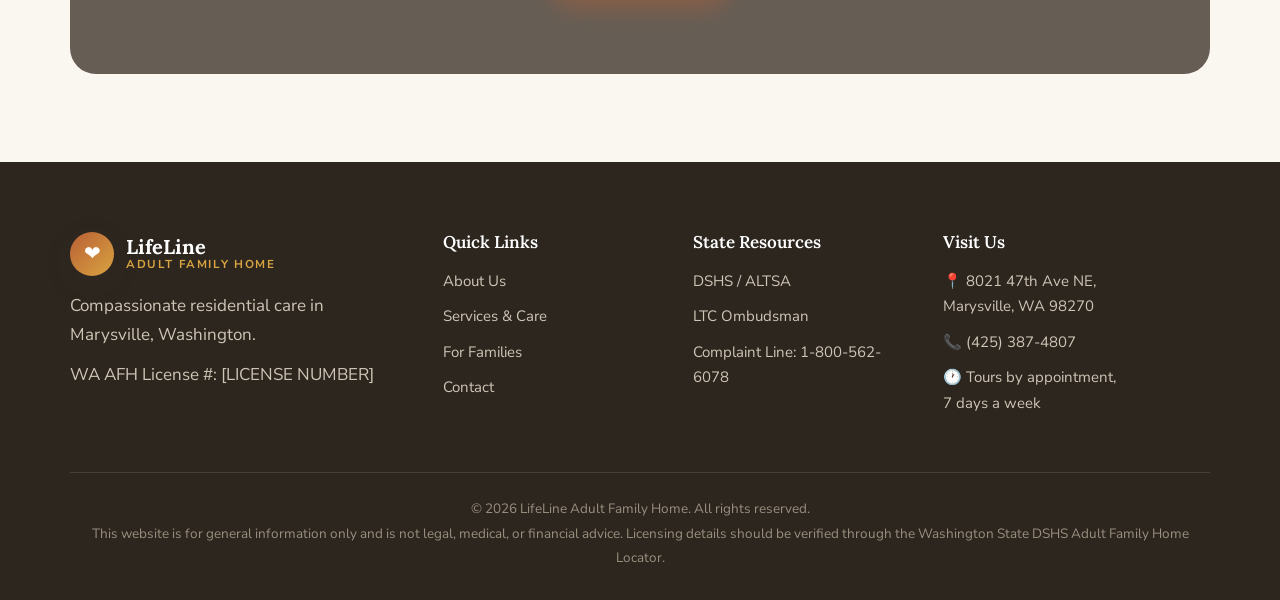
==== commit 170e7968: "Update resident capacity to six" ====
--- a/about.html
+++ b/about.html
@@ -75,7 +75,7 @@
       <div class="container">
         <div class="section-head center reveal">
           <span class="eyebrow">Why a Small Home Matters</span>
-          <h2>Five residents. One family.</h2>
+          <h2>Six residents. One family.</h2>
           <p>Washington's Adult Family Home model exists because smaller is often better. Here's what small makes possible:</p>
         </div>
         <div class="grid cols-3">
@@ -134,8 +134,8 @@
             <div class="label">Licensed Provider: Manpreet Kaur</div>
           </div>
           <div class="stat reveal">
-            <div class="num">5</div>
-            <div class="label">Licensed capacity: five residents</div>
+            <div class="num">6</div>
+            <div class="label">Licensed capacity: six residents</div>
           </div>
         </div>
         <p style="text-align:center; margin-top:34px; color:var(--ink-soft);" class="reveal">
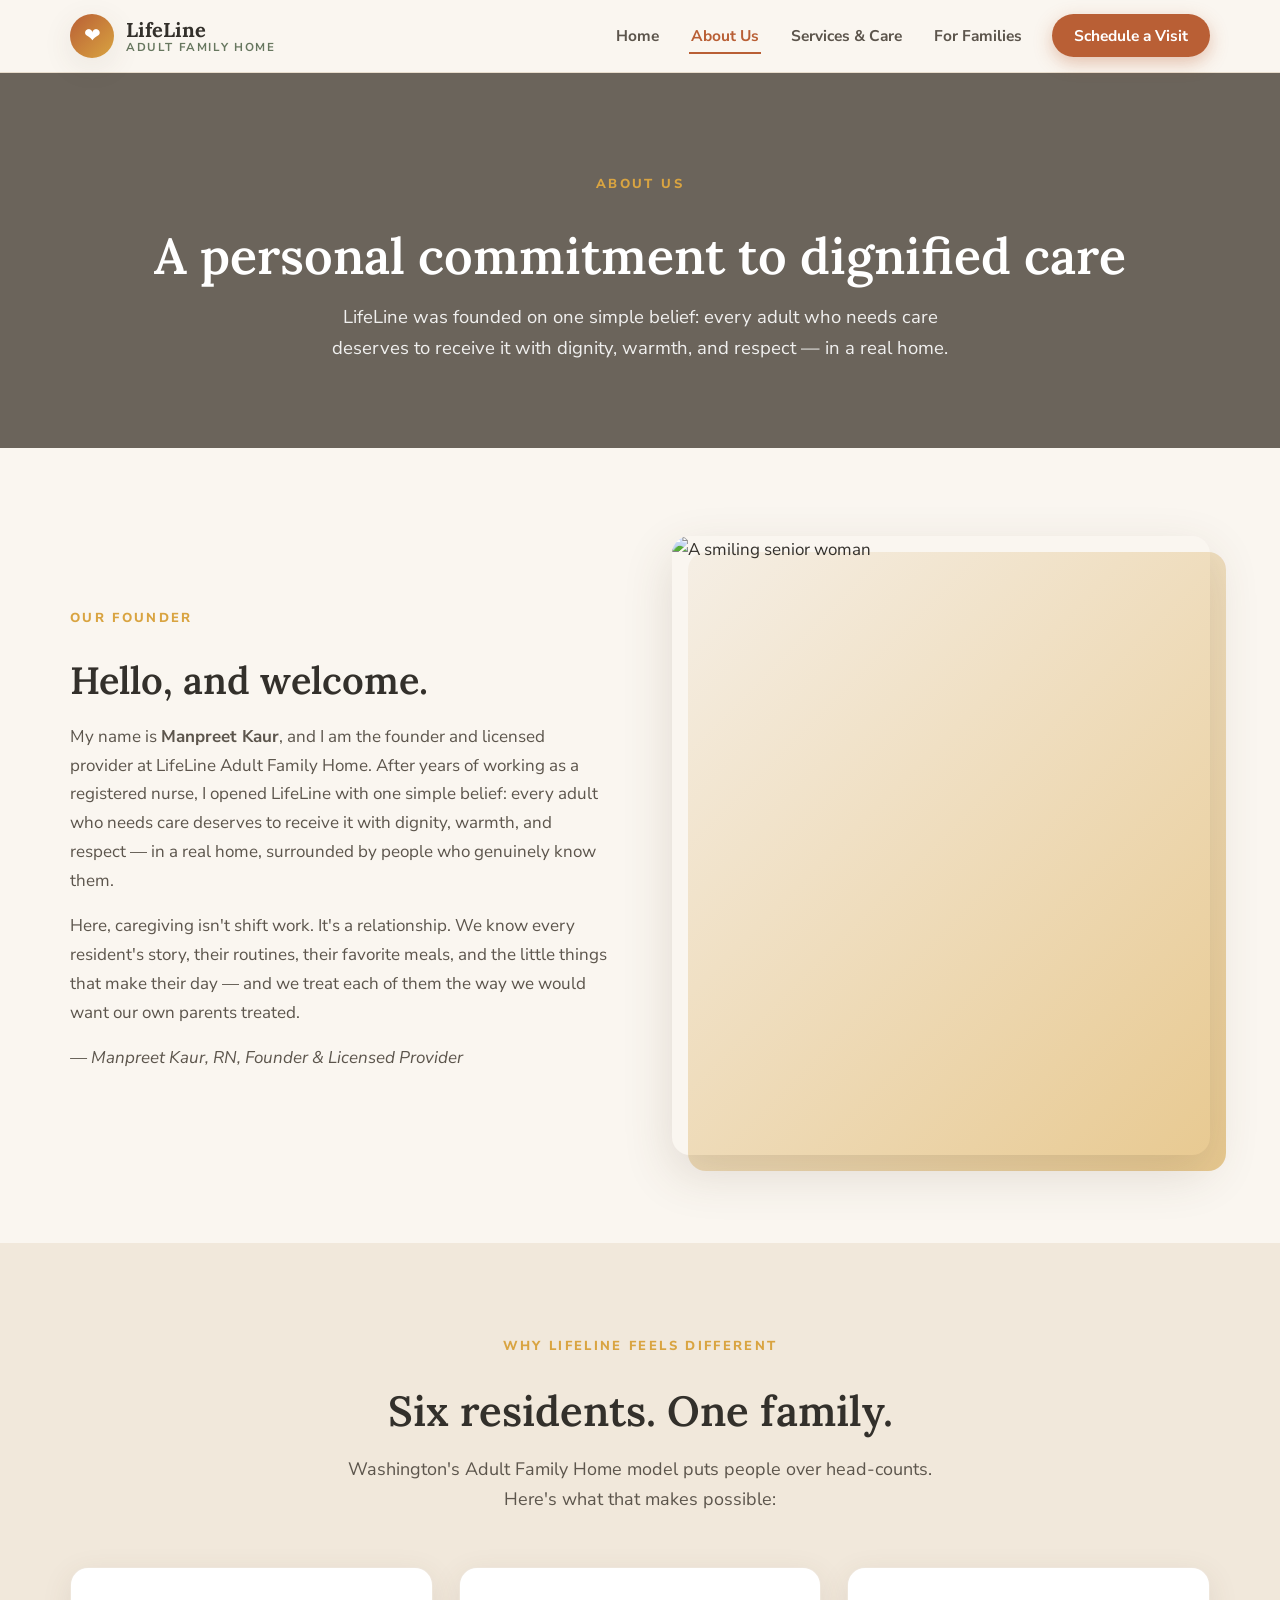
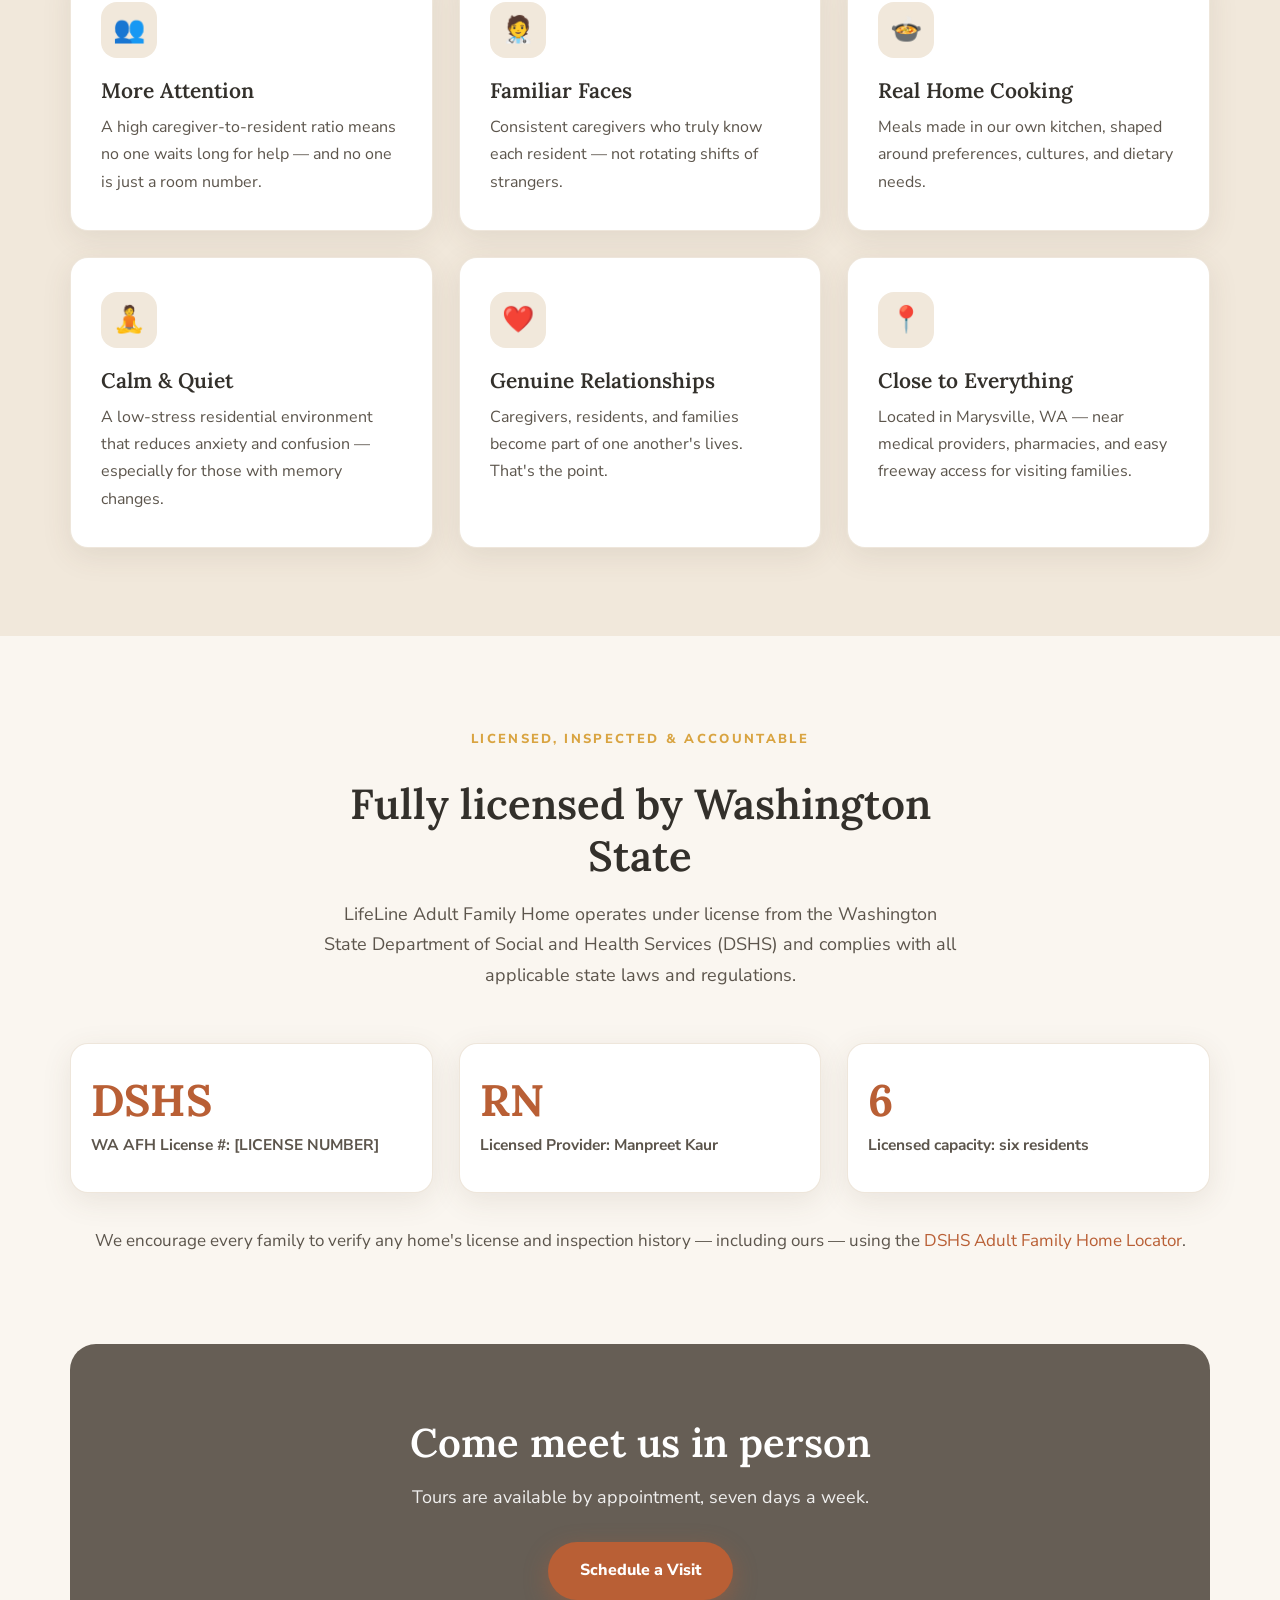
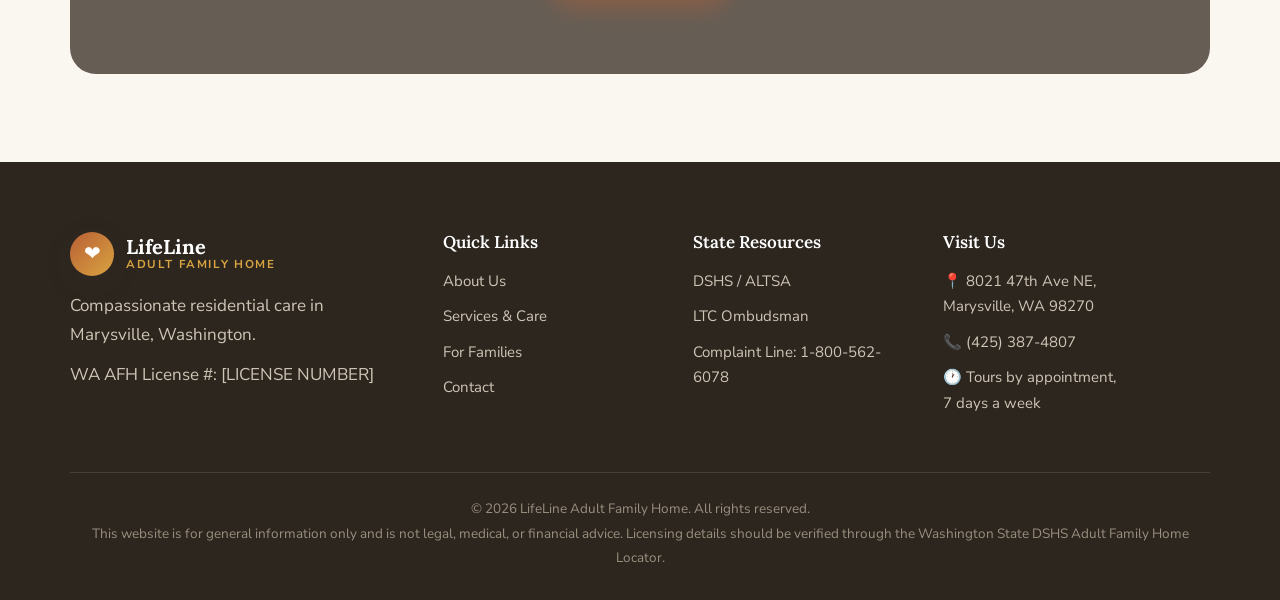
==== commit bdf4e6a6: "Copy updates: remove small-home framing, meals wording, two living areas" ====
--- a/about.html
+++ b/about.html
@@ -74,9 +74,9 @@
     <section class="section tint">
       <div class="container">
         <div class="section-head center reveal">
-          <span class="eyebrow">Why a Small Home Matters</span>
+          <span class="eyebrow">Why LifeLine Feels Different</span>
           <h2>Six residents. One family.</h2>
-          <p>Washington's Adult Family Home model exists because smaller is often better. Here's what small makes possible:</p>
+          <p>Washington's Adult Family Home model puts people over head-counts. Here's what that makes possible:</p>
         </div>
         <div class="grid cols-3">
           <div class="card reveal">
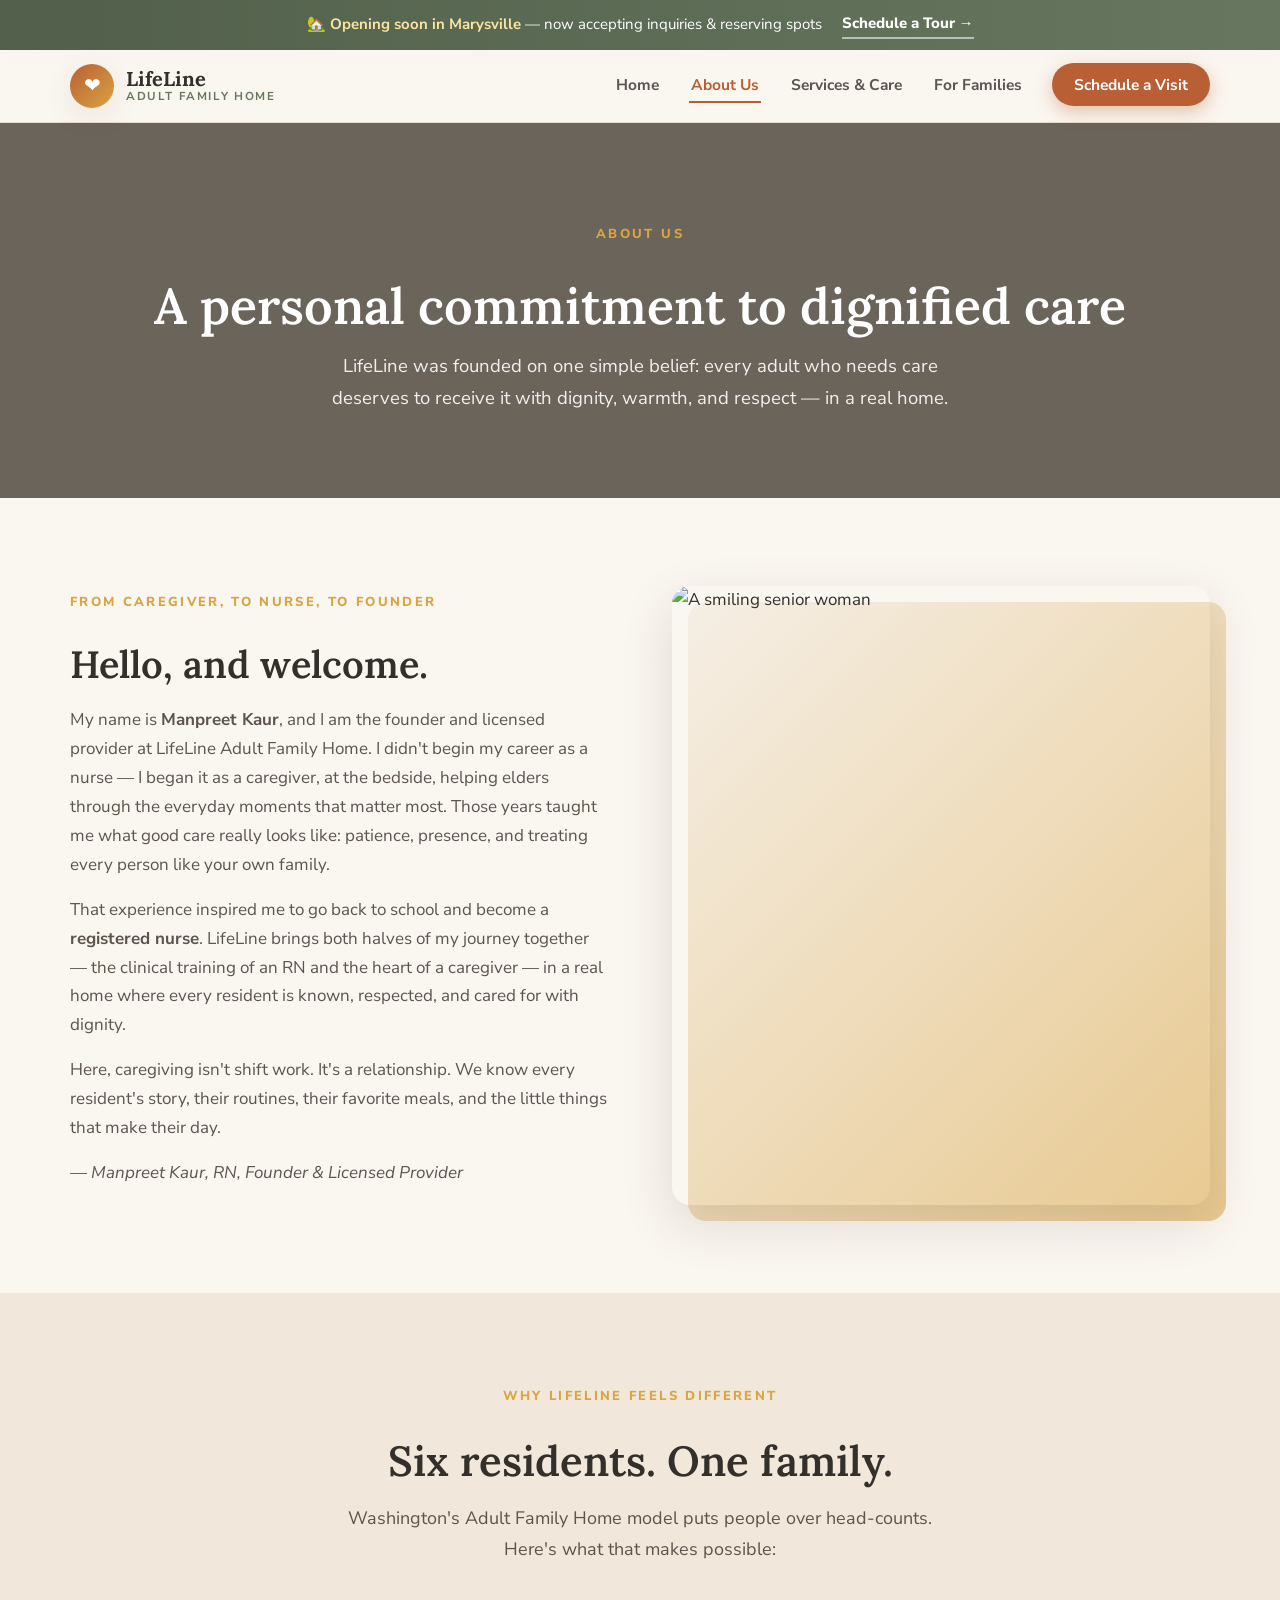
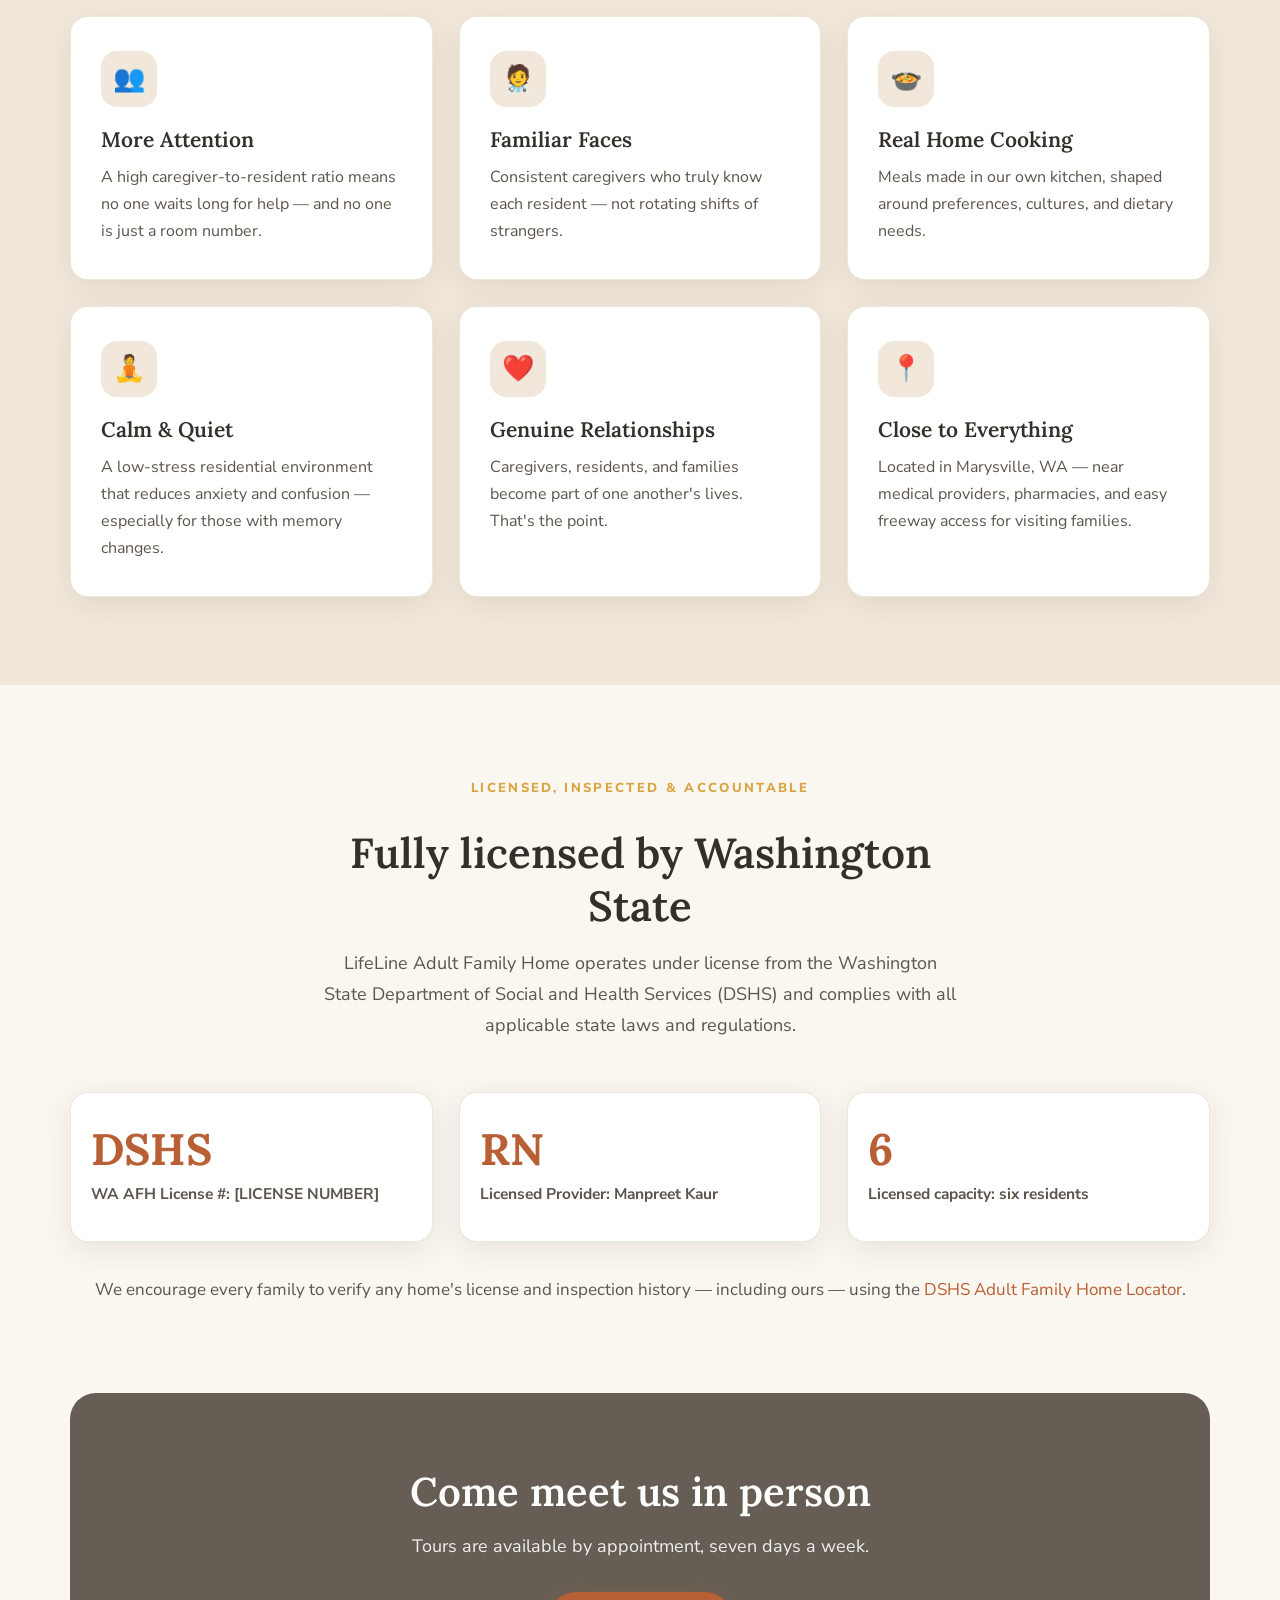
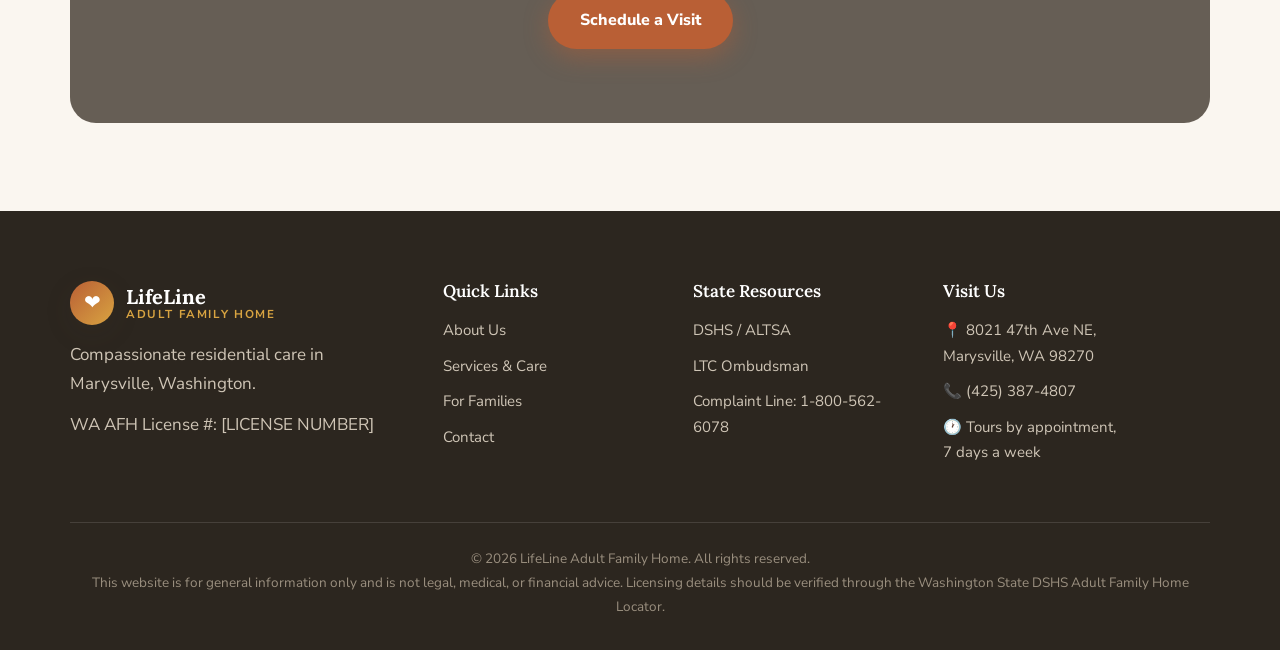
==== commit ed8a3214: "Add announcement bar, RN emphasis, founder story, payment info" ====
--- a/about.html
+++ b/about.html
@@ -8,10 +8,18 @@
   <link rel="preconnect" href="https://fonts.googleapis.com" />
   <link rel="preconnect" href="https://fonts.gstatic.com" crossorigin />
   <link href="https://fonts.googleapis.com/css2?family=Lora:ital,wght@0,500;0,600;0,700;1,600&family=Nunito+Sans:wght@400;700;800&display=swap" rel="stylesheet" />
+  <link rel="canonical" href="https://www.lifelineadultfamilyhome.com/about.html" />
   <link rel="stylesheet" href="styles.css" />
   <link rel="icon" href="data:image/svg+xml,<svg xmlns='http://www.w3.org/2000/svg' viewBox='0 0 100 100'><text y='.9em' font-size='90'>❤️</text></svg>" />
 </head>
 <body>
+
+  <div class="announce">
+    <div class="container announce-inner">
+      <span>🏡 <strong>Opening soon in Marysville</strong> — now accepting inquiries &amp; reserving spots</span>
+      <a href="contact.html">Schedule a Tour →</a>
+    </div>
+  </div>
 
   <header class="site-header">
     <nav class="nav container" aria-label="Main navigation">
@@ -45,20 +53,27 @@
     <section class="section">
       <div class="container split">
         <div class="text reveal">
-          <span class="eyebrow">Our Founder</span>
+          <span class="eyebrow">From Caregiver, to Nurse, to Founder</span>
           <h2>Hello, and welcome.</h2>
           <p>
             My name is <strong>Manpreet Kaur</strong>, and I am the founder and
-            licensed provider at LifeLine Adult Family Home. After years of working
-            as a registered nurse, I opened LifeLine with one simple belief: every
-            adult who needs care deserves to receive it with dignity, warmth, and
-            respect — in a real home, surrounded by people who genuinely know them.
+            licensed provider at LifeLine Adult Family Home. I didn't begin my
+            career as a nurse — I began it as a caregiver, at the bedside, helping
+            elders through the everyday moments that matter most. Those years
+            taught me what good care really looks like: patience, presence, and
+            treating every person like your own family.
+          </p>
+          <p>
+            That experience inspired me to go back to school and become a
+            <strong>registered nurse</strong>. LifeLine brings both halves of my
+            journey together — the clinical training of an RN and the heart of a
+            caregiver — in a real home where every resident is known, respected,
+            and cared for with dignity.
           </p>
           <p>
             Here, caregiving isn't shift work. It's a relationship. We know every
             resident's story, their routines, their favorite meals, and the little
-            things that make their day — and we treat each of them the way we would
-            want our own parents treated.
+            things that make their day.
           </p>
           <p>
             <em>— Manpreet Kaur, RN, Founder &amp; Licensed Provider</em>
--- a/styles.css
+++ b/styles.css
@@ -41,6 +41,19 @@
 
 a { color: var(--terracotta); text-decoration: none; }
 a:hover { color: var(--terracotta-dark); }
+
+/* ---------- Announcement bar ---------- */
+.announce {
+  background: linear-gradient(90deg, var(--sage-dark), var(--sage));
+  color: #fff; font-size: 15px; padding: 11px 0;
+}
+.announce-inner { display: flex; justify-content: center; align-items: center; gap: 20px; flex-wrap: wrap; text-align: center; }
+.announce strong { color: #FBE3A0; }
+.announce a {
+  color: #fff; font-weight: 800; white-space: nowrap;
+  border-bottom: 2px solid rgba(255,255,255,0.55);
+}
+.announce a:hover { color: #FBE3A0; border-bottom-color: #FBE3A0; }
 
 /* ---------- Header ---------- */
 .site-header {
